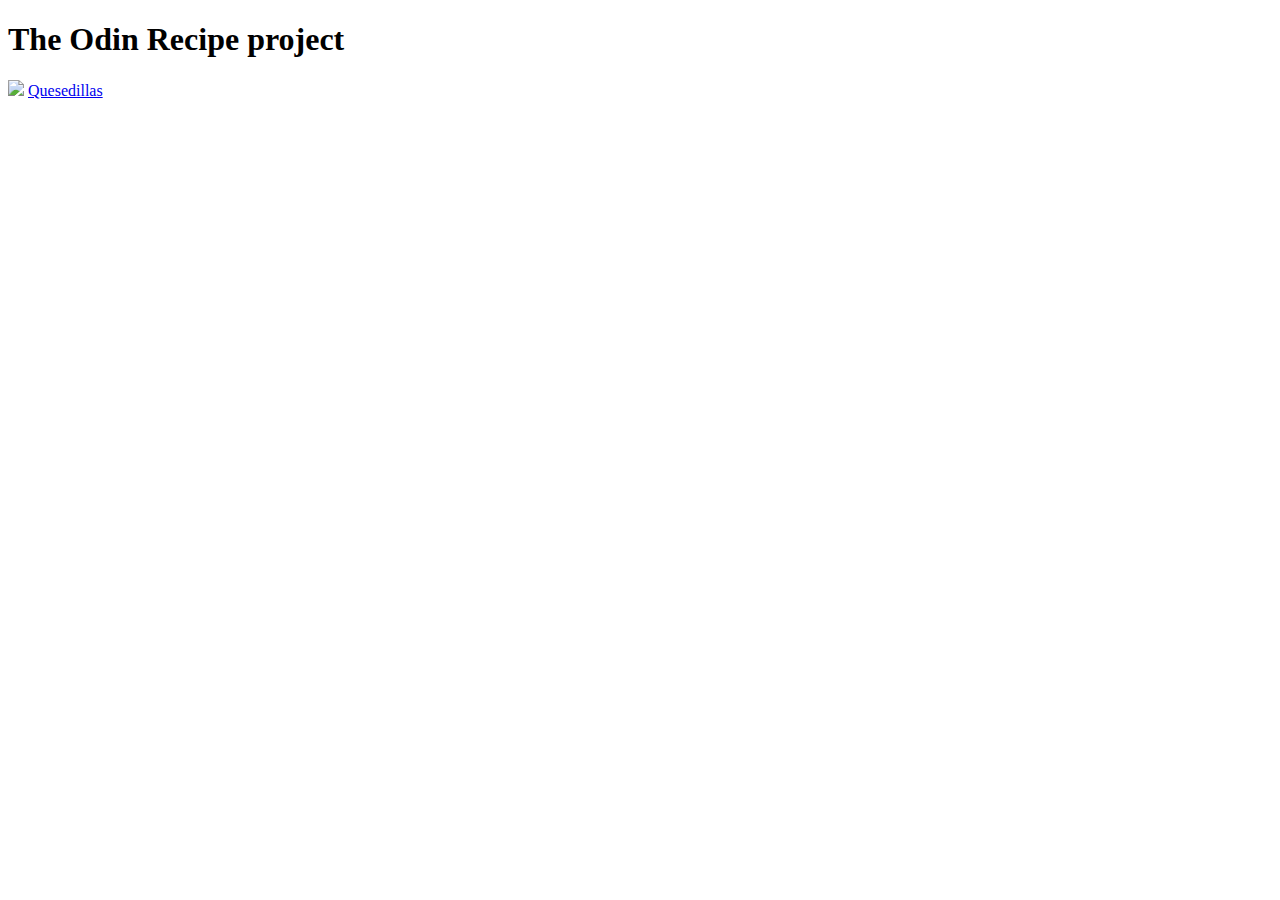
==== index.html @ 6b7a284a "The Odin recipe" ====
<!DOCTYPE html>
<meta lang="en" />
<html>
  <head>
    <meta charset="UTF-8" />

    <title>Recipe</title>
  </head>
  <body>
    <h1>The Odin Recipe project</h1>
    <img
      src="https://res.cloudinary.com/norgesgruppen/images/c_scale,dpr_auto,f_auto,q_auto:eco,w_
    1600/k2zcegv4iadt8lq7wl96/quesadillas-med-kylling"
    />
    <a href="odin_recipe/quesedillas/quesedillas.html">Quesedillas</a>
  </body>
</html>
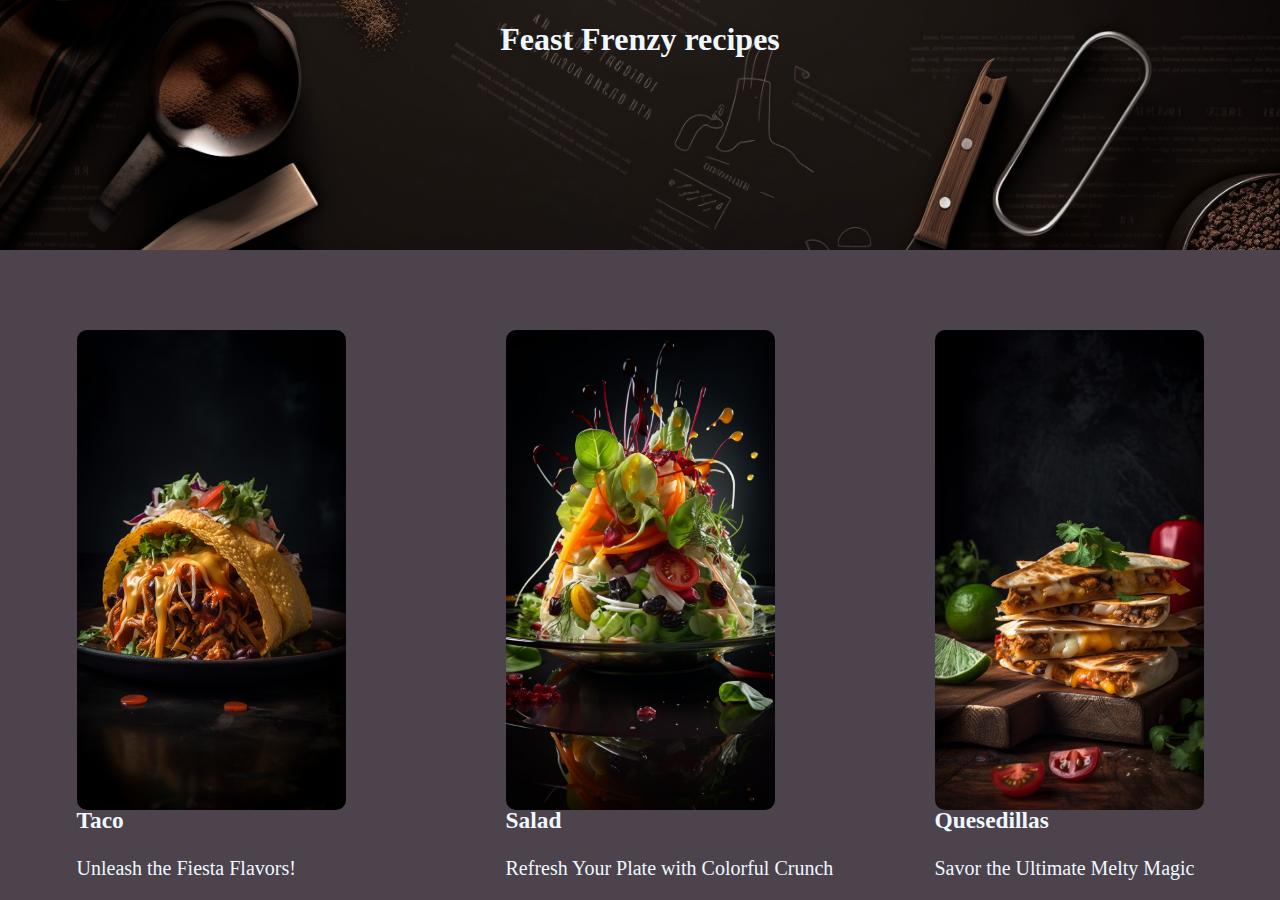
==== commit 55a97803: "første commit" ====
--- a/index.html
+++ b/index.html
@@ -3,15 +3,46 @@
 <html>
   <head>
     <meta charset="UTF-8" />
-
-    <title>Recipe</title>
+    <meta name="viewport" content="width=device-width, initial-scale=1.0" />
+    <link rel="stylesheet" href="style.css" />
+    <title>Feast Frenzy</title>
   </head>
   <body>
-    <h1>The Odin Recipe project</h1>
-    <img
-      src="https://res.cloudinary.com/norgesgruppen/images/c_scale,dpr_auto,f_auto,q_auto:eco,w_
-    1600/k2zcegv4iadt8lq7wl96/quesadillas-med-kylling"
-    />
-    <a href="odin_recipe/quesedillas/quesedillas.html">Quesedillas</a>
+    <header class="header-bg">
+      <div class="header_content">
+        <h1>Feast Frenzy recipes</h1>
+      </div>
+    </header>
+    <section class="card_section">
+    <div class="card1">
+    <a href="#">
+    <img class="image" src="./img/meksikansk_fredag.webp" alt="taco">
+    </a>
+          <div class="card-text">
+            <h3>Taco</h3>
+            <p>Unleash the Fiesta Flavors!</p>
+          </div>
+        </div>
+        <div class="card2">
+          <a href="#">
+          <img class="image" src="./recipes/saladas.png" alt="delicious salad" />
+        </a>
+          <div class="card-text">
+            <h3>Salad</h3>
+            <p>Refresh Your Plate with Colorful Crunch</p>
+          </div>
+        </div>
+        <div class="card3">
+          <a href="#">
+          <img class="image" src="./img/Quesadillas.jpg" alt="Salad">
+          </a>
+          <div class="card-text">
+            <h3>Quesedillas</h3>
+            <p>Savor the Ultimate Melty Magic</p>
+          </div>
+        </div>
+      </div>
+    </section>
+    <footer></footer>
   </body>
 </html>
--- a/style.css
+++ b/style.css
@@ -0,0 +1,72 @@
+body {
+  margin: 0;
+  background-color: #4c434c;
+}
+
+.header-bg {
+  background-image: url(./img/main/dark_img3.png);
+  background-size: cover;
+  background-position: center;
+}
+
+.header_content {
+  margin: 0;
+  display: flex;
+  width: 100%;
+  height: 250px;
+  justify-content: center;
+  color: aliceblue;
+}
+
+.card_section {
+  margin: 0;
+  display: flex;
+  font-size: 20px;
+  justify-content: center;
+  align-items: center;
+  padding: 5rem;
+  gap: 10rem;
+}
+
+.card1 .img {
+  margin-bottom: 50px;
+
+  padding: 50px;
+  width: 10rem;
+  height: 20rem;
+  justify-content: center;
+}
+.card2 .img {
+  margin-bottom: 50px;
+  padding: 50px;
+  width: 10rem;
+  height: 20rem;
+  justify-content: center;
+}
+.card3 .img {
+  display: flex;
+  margin-bottom: 50px;
+  padding: 50px;
+  width: 25rem;
+  height: 20rem;
+  justify-content: center;
+}
+
+.image {
+  position: relative;
+  left: 0;
+  bottom: 0;
+  height: 30rem;
+  border-radius: 10px;
+}
+
+.card-text {
+  position: absolute;
+  bottom: 0;
+  color: aliceblue;
+  width: 100%;
+  z-index: 2;
+}
+
+h3 {
+}
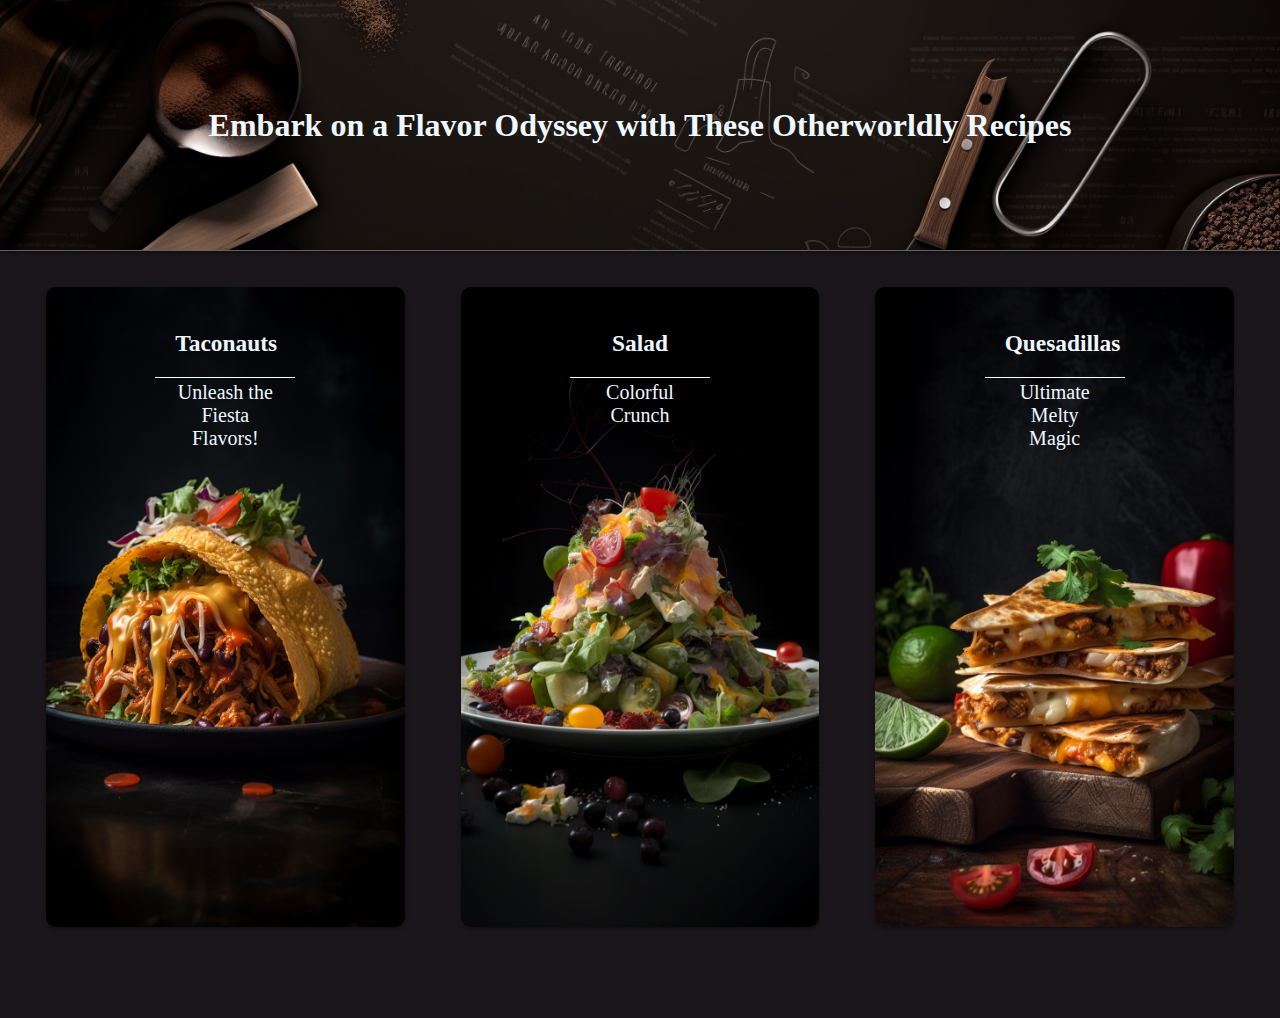
==== commit dae0bddb: "git commit -m "The assignment for the odin recipe"" ====
--- a/index.html
+++ b/index.html
@@ -5,41 +5,43 @@
     <meta charset="UTF-8" />
     <meta name="viewport" content="width=device-width, initial-scale=1.0" />
     <link rel="stylesheet" href="style.css" />
-    <title>Feast Frenzy</title>
+    <title>Odin recipes</title>
   </head>
   <body>
     <header class="header-bg">
       <div class="header_content">
-        <h1>Feast Frenzy recipes</h1>
+        <h1>Embark on a Flavor Odyssey with These Otherworldly Recipes</h1>
       </div>
     </header>
     <section class="card_section">
-    <div class="card1">
-    <a href="#">
-    <img class="image" src="./img/meksikansk_fredag.webp" alt="taco">
-    </a>
-          <div class="card-text">
-            <h3>Taco</h3>
-            <p>Unleash the Fiesta Flavors!</p>
-          </div>
+      <!--TACO CARD1-->
+      <div class="card1">
+        <a href="./recipes/meksikansk_fredag.html">
+          <img class="image" src="./img/meksikansk_fredag.webp" alt="taco" />
+        </a>
+        <div class="card-text">
+          <h3>Taconauts</h3>
+          <p>Unleash the Fiesta Flavors!</p>
         </div>
-        <div class="card2">
-          <a href="#">
-          <img class="image" src="./recipes/saladas.png" alt="delicious salad" />
+      </div>
+      <!--SALAD CARD2-->
+      <div class="card2">
+        <a href="./recipes/meksikansk_salat.html">
+          <img class="image" src="./img/salad.webp" alt="delicious salad" />
         </a>
-          <div class="card-text">
-            <h3>Salad</h3>
-            <p>Refresh Your Plate with Colorful Crunch</p>
-          </div>
+        <div class="card-text" class="bg">
+          <h3>Salad</h3>
+          <p>Colorful Crunch</p>
         </div>
-        <div class="card3">
-          <a href="#">
-          <img class="image" src="./img/Quesadillas.jpg" alt="Salad">
-          </a>
-          <div class="card-text">
-            <h3>Quesedillas</h3>
-            <p>Savor the Ultimate Melty Magic</p>
-          </div>
+      </div>
+      <!--QEUSADILLAS CARD3-->
+      <div class="card3">
+        <a href="./recipes/quesadillas.html">
+          <img class="image" src="./img/Quesadillas.jpg" alt="Salad" />
+        </a>
+        <div class="card-text">
+          <h3>Quesadillas</h3>
+          <p>Ultimate Melty Magic</p>
         </div>
       </div>
     </section>
--- a/style.css
+++ b/style.css
@@ -1,6 +1,6 @@
 body {
   margin: 0;
-  background-color: #4c434c;
+  background-color: #1b161b;
 }
 
 .header-bg {
@@ -14,41 +14,48 @@
   display: flex;
   width: 100%;
   height: 250px;
+  align-items: center;
   justify-content: center;
   color: aliceblue;
+  box-shadow: 0 2px 4px rgba(0, 0, 0, 0.4);
+  border-bottom: 1px solid rgb(102, 96, 96);
 }
 
 .card_section {
   margin: 0;
   display: flex;
+  text-align: center;
   font-size: 20px;
   justify-content: center;
   align-items: center;
-  padding: 5rem;
-  gap: 10rem;
+  padding: 1rem;
+  gap: 1rem;
 }
+/* TACO */
+.card1 {
+  display: flex;
+  text-align: center;
+  position: relative;
+  margin-bottom: 50px;
+  padding: 20px;
 
-.card1 .img {
-  margin-bottom: 50px;
-
-  padding: 50px;
-  width: 10rem;
-  height: 20rem;
   justify-content: center;
 }
-.card2 .img {
+/* SALAD */
+.card2 {
+  display: flex;
   margin-bottom: 50px;
-  padding: 50px;
-  width: 10rem;
-  height: 20rem;
+  padding: 20px;
+
   justify-content: center;
 }
-.card3 .img {
+/* QUESADILLAS */
+.card3 {
   display: flex;
+  text-align: center;
+  position: relative;
   margin-bottom: 50px;
-  padding: 50px;
-  width: 25rem;
-  height: 20rem;
+  padding: 20px;
   justify-content: center;
 }
 
@@ -56,17 +63,17 @@
   position: relative;
   left: 0;
   bottom: 0;
-  height: 30rem;
+  height: 40rem;
   border-radius: 10px;
+  box-shadow: 0 2px 4px rgba(0, 0, 0, 0.4);
 }
 
 .card-text {
   position: absolute;
-  bottom: 0;
   color: aliceblue;
-  width: 100%;
-  z-index: 2;
+  padding: 20px;
+  border-bottom: 1px solid white;
+  height: 50px;
+  width: 100px;
+  text-shadow: rgba(0, 0, 0, 0.4);
 }
-
-h3 {
-}
